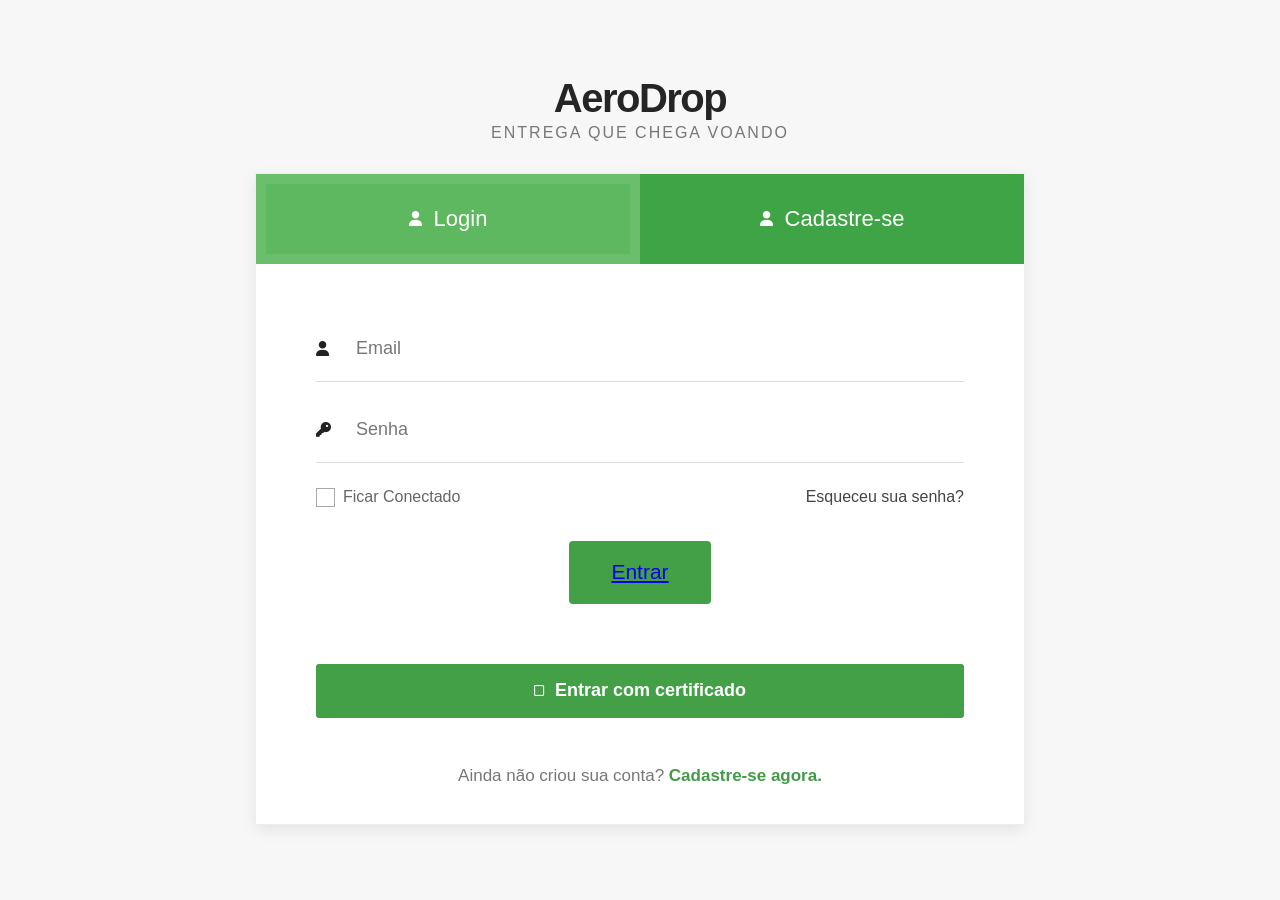
==== lo.html @ 40fccb9a "Add files via upload" ====
<!DOCTYPE html>
<html lang="pt-BR">
<head>
    <meta charset="UTF-8">
    <meta name="viewport" content="width=device-width, initial-scale=1.0">
    <title>AeroDrop - Login</title>

    <link rel="stylesheet" href="lo.css">

    <link
        rel="stylesheet"
        href="https://cdnjs.cloudflare.com/ajax/libs/font-awesome/6.5.2/css/all.min.css"
    >
</head>

<body>

    <main class="container">

        <div class="logo-area">
            <h1>AeroDrop</h1>
            <p>ENTREGA QUE CHEGA VOANDO</p>
        </div>

        <section class="login-card">

            <!-- Abas -->
            <div class="tabs">
                <button class="tab active">
                    <i class="fa-solid fa-user"></i>
                    Login
                </button>

                <button class="tab">
                    <i class="fa-solid fa-user"></i>
                    Cadastre-se
                </button>
            </div>

            <form class="login-form">

                <div class="input-group">
                    <i class="fa-solid fa-user"></i>
                    <input
                        type="email"
                        placeholder="Email"
                        autocomplete="email"
                    >
                </div>

                <div class="input-group">
                    <i class="fa-solid fa-key"></i>
                    <input
                        type="password"
                        placeholder="Senha"
                        autocomplete="current-password"
                    >
                </div>

                <div class="form-options">

                    <label class="remember">
                        <input type="checkbox">
                        <span>Ficar Conectado</span>
                    </label>

                    <a href="#">Esqueceu sua senha?</a>

                </div>

                <button type="submit" class="btn-enter" >
                    <a href="index.html">Entrar</a>
                </button>

            </form>
            <button class="certificate-btn">
                <i class="fa-regular fa-square"></i>
                Entrar com certificado
            </button>
            <div class="register">
                Ainda não criou sua conta?
                <a href="#">Cadastre-se agora.</a>
            </div>

        </section>

    </main>

</body>
</html>
---- lo.css ----
* {
    margin: 0;
    padding: 0;
    box-sizing: border-box;
}

body {
    min-height: 100vh;
    background: #f7f7f7;

    font-family: Arial, Helvetica, sans-serif;
    color: #666;

    display: flex;
    justify-content: center;
    align-items: center;
}

.container {
    width: 100%;
    max-width: 800px;

    display: flex;
    flex-direction: column;
    align-items: center;
}

.logo-area {
    text-align: center;
    margin-bottom: 31px;
}

.logo-area h1 {
    color: #252525;
    font-size: 40px;
    font-weight: 700;
    letter-spacing: -1.5px;
    margin-bottom: 3px;
}

.logo-area p {
    color: #777;
    font-size: 16px;
    letter-spacing: 2px;
    font-weight: 400;
}


.login-card {
    width: 775px;
    max-width: calc(100% - 30px);

    background: #fff;

    box-shadow:
        0 5px 15px rgba(0, 0, 0, 0.08);

    border: 1px solid #eeeeee;
}

/* =========================
   ABAS
========================= */

.tabs {
    width: 100%;
    height: 90px;

    display: flex;

    background: #3fa446;
}

.tab {
    width: 50%;
    height: 90px;

    border: none;
    outline: none;

    background: #3fa446;
    color: #fff;

    font-size: 22px;
    font-weight: 500;

    cursor: pointer;

    display: flex;
    align-items: center;
    justify-content: center;
    gap: 12px;

    transition: background 0.2s;
}

.tab i {
    font-size: 15px;
}

.tab.active {
    background: #5db85f;
    box-shadow:
        inset 0 0 0 10px rgba(255, 255, 255, 0.08);
}

.tab:hover {
    background: #54b356;
}

/* =========================
   FORMULÁRIO
========================= */

.login-form {
    padding: 52px 60px 0;
}

.input-group {
    height: 66px;

    border-bottom: 1px solid #ddd;

    display: flex;
    align-items: center;

    margin-bottom: 15px;
}

.input-group i {
    width: 40px;

    color: #222;
    font-size: 15px;
    text-align: left;
}

.input-group input {
    flex: 1;

    height: 100%;

    border: none;
    outline: none;

    font-size: 18px;
    color: #555;

    background: transparent;
}

.input-group input::placeholder {
    color: #777;
    opacity: 1;
}

/* =========================
   OPÇÕES
========================= */

.form-options {
    margin-top: 25px;

    display: flex;
    align-items: center;
    justify-content: space-between;

    font-size: 16px;
}

.remember {
    display: flex;
    align-items: center;
    gap: 8px;

    cursor: pointer;
}

.remember input {
    width: 19px;
    height: 19px;

    appearance: none;

    border: 1px solid #aaa;
    background: #fff;

    cursor: pointer;
}

.remember input:checked {
    background: #43a047;
    border-color: #43a047;

    position: relative;
}

.remember input:checked::after {
    content: "✓";

    position: absolute;

    color: white;
    font-size: 14px;

    left: 3px;
    top: 0;
}

.form-options a {
    color: #444;
    text-decoration: none;
}

.form-options a:hover {
    text-decoration: underline;
}

/* =========================
   BOTÃO ENTRAR
========================= */

.btn-enter {
    display: block;

    margin: 34px auto 0;

    width: 142px;
    height: 63px;

    border: none;
    border-radius: 4px;

    background: #43a047;
    color: white;

    font-size: 21px;
    font-weight: 500;

    cursor: pointer;

    transition:
        background 0.2s,
        transform 0.1s;
}

.btn-enter:hover {
    background: #388e3c;
}

.btn-enter:active {
    transform: scale(0.98);
}


.certificate-btn {
    width: calc(100% - 120px);
    height: 54px;

    margin: 60px 60px 0;

    border: none;
    border-radius: 3px;

    background: #43a047;
    color: white;

    font-size: 18px;
    font-weight: 600;

    cursor: pointer;

    transition: background 0.2s;

    display: flex;
    justify-content: center;
    align-items: center;
    gap: 10px;
}

.certificate-btn:hover {
    background: #388e3c;
}

.certificate-btn i {
    font-size: 12px;
}


.register {
    text-align: center;

    padding: 48px 20px 38px;

    font-size: 17px;
    color: #777;
}

.register a {
    color: #429b47;

    font-weight: 600;

    text-decoration: none;
}

.register a:hover {
    text-decoration: underline;
}


@media (max-width: 700px) {

    body {
        align-items: flex-start;
        padding-top: 40px;
    }

    .logo-area h1 {
        font-size: 34px;
    }

    .logo-area p {
        font-size: 12px;
        letter-spacing: 1.5px;
    }

    .login-card {
        max-width: calc(100% - 20px);
    }

    .tabs,
    .tab {
        height: 70px;
    }

    .tab {
        font-size: 17px;
    }

    .login-form {
        padding: 35px 25px 0;
    }

    .certificate-btn {
        width: calc(100% - 50px);
        margin-left: 25px;
        margin-right: 25px;
    }

    .form-options {
        font-size: 13px;
    }
}

@media (max-width: 450px) {

    .form-options {
        flex-direction: column;
        align-items: flex-start;
        gap: 15px;
    }

    .btn-enter {
        margin-top: 30px;
    }

    .certificate-btn {
        font-size: 15px;
    }
}
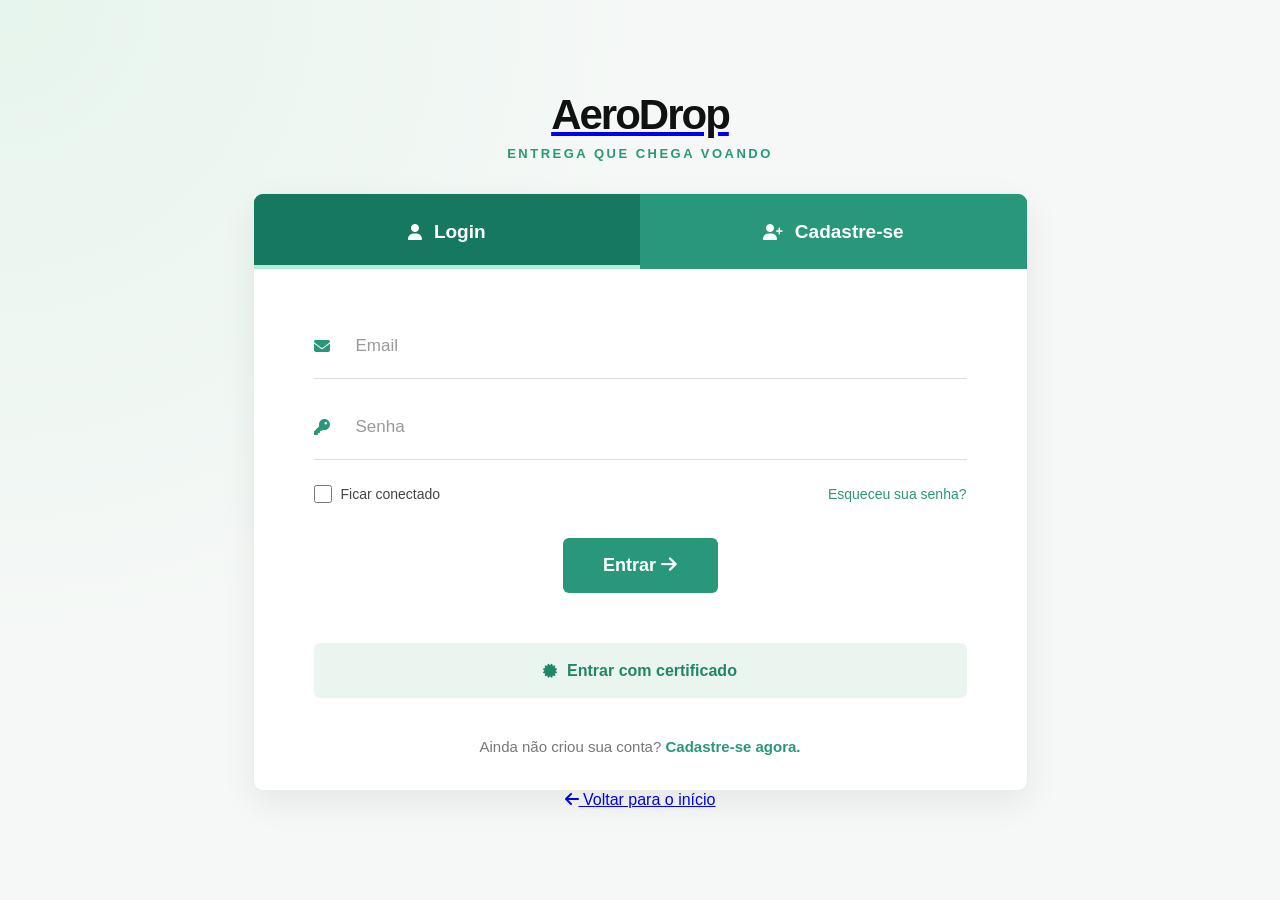
==== commit 86284d3b: "Update lo.html" ====
--- a/lo.html
+++ b/lo.html
@@ -3,7 +3,11 @@
 <head>
     <meta charset="UTF-8">
     <meta name="viewport" content="width=device-width, initial-scale=1.0">
-    <title>AeroDrop - Login</title>
+
+    <meta name="theme-color" content="#087f45">
+    <meta name="description" content="Acesse sua conta AeroDrop e acompanhe suas entregas.">
+
+    <title>AeroDrop - Acesse sua conta</title>
 
     <link rel="stylesheet" href="lo.css">
 
@@ -18,73 +22,272 @@
     <main class="container">
 
         <div class="logo-area">
-            <h1>AeroDrop</h1>
+            <a href="index.html" aria-label="Voltar para a página inicial">
+                <h1>AeroDrop</h1>
+            </a>
+
             <p>ENTREGA QUE CHEGA VOANDO</p>
         </div>
 
         <section class="login-card">
 
-            <!-- Abas -->
+            <!-- Abas de navegação -->
             <div class="tabs">
-                <button class="tab active">
+
+                <button
+                    type="button"
+                    class="tab active"
+                    id="login-tab"
+                    aria-selected="true"
+                >
                     <i class="fa-solid fa-user"></i>
                     Login
                 </button>
 
-                <button class="tab">
-                    <i class="fa-solid fa-user"></i>
+                <button
+                    type="button"
+                    class="tab"
+                    id="register-tab"
+                    aria-selected="false"
+                >
+                    <i class="fa-solid fa-user-plus"></i>
                     Cadastre-se
                 </button>
+
             </div>
 
-            <form class="login-form">
-
-                <div class="input-group">
-                    <i class="fa-solid fa-user"></i>
+            <!-- Formulário de Login -->
+            <form class="login-form" id="login-form">
+
+                <div class="input-group">
+                    <i class="fa-solid fa-envelope"></i>
+
                     <input
                         type="email"
+                        id="login-email"
                         placeholder="Email"
                         autocomplete="email"
+                        aria-label="Email"
+                        required
                     >
                 </div>
 
                 <div class="input-group">
                     <i class="fa-solid fa-key"></i>
+
                     <input
                         type="password"
+                        id="login-password"
                         placeholder="Senha"
                         autocomplete="current-password"
+                        aria-label="Senha"
+                        required
                     >
                 </div>
 
                 <div class="form-options">
 
                     <label class="remember">
-                        <input type="checkbox">
-                        <span>Ficar Conectado</span>
+                        <input type="checkbox" id="remember">
+                        <span>Ficar conectado</span>
                     </label>
 
-                    <a href="#">Esqueceu sua senha?</a>
-
-                </div>
-
-                <button type="submit" class="btn-enter" >
-                    <a href="index.html">Entrar</a>
+                    <a href="#" id="forgot-password">
+                        Esqueceu sua senha?
+                    </a>
+
+                </div>
+
+                <button type="submit" class="btn-enter">
+                    Entrar
+                    <i class="fa-solid fa-arrow-right"></i>
                 </button>
 
             </form>
-            <button class="certificate-btn">
-                <i class="fa-regular fa-square"></i>
+
+            <!-- Formulário de Cadastro -->
+            <form class="login-form" id="register-form" hidden>
+
+                <div class="input-group">
+                    <i class="fa-solid fa-user"></i>
+
+                    <input
+                        type="text"
+                        id="register-name"
+                        placeholder="Nome completo"
+                        autocomplete="name"
+                        aria-label="Nome completo"
+                        required
+                    >
+                </div>
+
+                <div class="input-group">
+                    <i class="fa-solid fa-envelope"></i>
+
+                    <input
+                        type="email"
+                        id="register-email"
+                        placeholder="Email"
+                        autocomplete="email"
+                        aria-label="Email"
+                        required
+                    >
+                </div>
+
+                <div class="input-group">
+                    <i class="fa-solid fa-key"></i>
+
+                    <input
+                        type="password"
+                        id="register-password"
+                        placeholder="Crie uma senha"
+                        autocomplete="new-password"
+                        aria-label="Crie uma senha"
+                        minlength="6"
+                        required
+                    >
+                </div>
+
+                <div class="input-group">
+                    <i class="fa-solid fa-lock"></i>
+
+                    <input
+                        type="password"
+                        id="confirm-password"
+                        placeholder="Confirme sua senha"
+                        autocomplete="new-password"
+                        aria-label="Confirme sua senha"
+                        minlength="6"
+                        required
+                    >
+                </div>
+
+                <button type="submit" class="btn-enter">
+                    Criar conta
+                    <i class="fa-solid fa-user-plus"></i>
+                </button>
+
+            </form>
+
+            <!-- Certificado digital -->
+            <button type="button" class="certificate-btn" id="certificate-btn">
+                <i class="fa-solid fa-certificate"></i>
                 Entrar com certificado
             </button>
-            <div class="register">
+
+            <!-- Link inferior -->
+            <div class="register" id="register-message">
                 Ainda não criou sua conta?
-                <a href="#">Cadastre-se agora.</a>
+                <a href="#" id="register-link">Cadastre-se agora.</a>
             </div>
 
         </section>
 
+        <p class="back-home">
+            <a href="index.html">
+                <i class="fa-solid fa-arrow-left"></i>
+                Voltar para o início
+            </a>
+        </p>
+
     </main>
+
+    <script>
+        // Elementos das abas
+        const loginTab = document.getElementById("login-tab");
+        const registerTab = document.getElementById("register-tab");
+
+        const loginForm = document.getElementById("login-form");
+        const registerForm = document.getElementById("register-form");
+
+        const registerLink = document.getElementById("register-link");
+        const registerMessage = document.getElementById("register-message");
+
+        // Alternar entre Login e Cadastro
+        function showLogin() {
+            loginForm.hidden = false;
+            registerForm.hidden = true;
+
+            loginTab.classList.add("active");
+            registerTab.classList.remove("active");
+
+            loginTab.setAttribute("aria-selected", "true");
+            registerTab.setAttribute("aria-selected", "false");
+
+            registerMessage.innerHTML = `
+                Ainda não criou sua conta?
+                <a href="#" id="register-link">Cadastre-se agora.</a>
+            `;
+
+            document.getElementById("register-link").addEventListener("click", (event) => {
+                event.preventDefault();
+                showRegister();
+            });
+        }
+
+        function showRegister() {
+            loginForm.hidden = true;
+            registerForm.hidden = false;
+
+            registerTab.classList.add("active");
+            loginTab.classList.remove("active");
+
+            registerTab.setAttribute("aria-selected", "true");
+            loginTab.setAttribute("aria-selected", "false");
+
+            registerMessage.innerHTML = `
+                Já possui uma conta?
+                <a href="#" id="login-link">Faça login.</a>
+            `;
+
+            document.getElementById("login-link").addEventListener("click", (event) => {
+                event.preventDefault();
+                showLogin();
+            });
+        }
+
+        loginTab.addEventListener("click", showLogin);
+        registerTab.addEventListener("click", showRegister);
+
+        registerLink.addEventListener("click", (event) => {
+            event.preventDefault();
+            showRegister();
+        });
+
+        // Login
+        loginForm.addEventListener("submit", (event) => {
+            event.preventDefault();
+
+            alert("A interface de login está funcionando! Para autenticar usuários, será necessário conectar um sistema de backend.");
+        });
+
+        // Cadastro
+        registerForm.addEventListener("submit", (event) => {
+            event.preventDefault();
+
+            const password = document.getElementById("register-password").value;
+            const confirmPassword = document.getElementById("confirm-password").value;
+
+            if (password !== confirmPassword) {
+                alert("As senhas não são iguais. Verifique e tente novamente.");
+                return;
+            }
+
+            alert("Cadastro validado! Agora é necessário conectar um sistema de backend para salvar a conta.");
+
+        });
+
+        // Recuperação de senha
+        document.getElementById("forgot-password").addEventListener("click", (event) => {
+            event.preventDefault();
+            alert("A recuperação de senha será disponibilizada quando o sistema de contas estiver conectado.");
+        });
+
+        // Certificado digital
+        document.getElementById("certificate-btn").addEventListener("click", () => {
+            alert("O acesso por certificado digital ainda precisa ser integrado.");
+        });
+    </script>
 
 </body>
 </html>
--- a/lo.css
+++ b/lo.css
@@ -1,88 +1,117 @@
+/* ========================================
+   AERODROP - LOGIN E CADASTRO
+   CSS RESPONSIVO
+======================================== */
+
 * {
     margin: 0;
     padding: 0;
     box-sizing: border-box;
 }
 
+html {
+    scroll-behavior: smooth;
+}
+
 body {
     min-height: 100vh;
-    background: #f7f7f7;
+    padding: 35px 15px;
+
+    background:
+        radial-gradient(circle at top left, #e6f5ed, transparent 40%),
+        #f5f8f6;
 
     font-family: Arial, Helvetica, sans-serif;
-    color: #666;
+    color: #444;
 
     display: flex;
     justify-content: center;
     align-items: center;
 }
+
+/* ========================================
+   CONTAINER
+======================================== */
 
 .container {
     width: 100%;
-    max-width: 800px;
+    max-width: 780px;
 
     display: flex;
     flex-direction: column;
     align-items: center;
 }
+
+/* ========================================
+   LOGO
+======================================== */
 
 .logo-area {
     text-align: center;
-    margin-bottom: 31px;
+    margin-bottom: 32px;
 }
 
 .logo-area h1 {
-    color: #252525;
-    font-size: 40px;
-    font-weight: 700;
-    letter-spacing: -1.5px;
-    margin-bottom: 3px;
+    color: #111;
+    font-size: 42px;
+    font-weight: 800;
+    letter-spacing: -2px;
+    margin-bottom: 7px;
 }
 
 .logo-area p {
-    color: #777;
-    font-size: 16px;
-    letter-spacing: 2px;
-    font-weight: 400;
-}
-
+    color: #29977a;
+    font-size: 13px;
+    letter-spacing: 2.5px;
+    font-weight: bold;
+}
+
+/* ========================================
+   CARD
+======================================== */
 
 .login-card {
-    width: 775px;
-    max-width: calc(100% - 30px);
+    width: 100%;
+    max-width: 775px;
 
     background: #fff;
 
+    border: 1px solid #e8eee9;
+    border-radius: 10px;
+
+    overflow: hidden;
+
     box-shadow:
-        0 5px 15px rgba(0, 0, 0, 0.08);
-
-    border: 1px solid #eeeeee;
-}
-
-/* =========================
+        0 12px 35px rgba(0, 0, 0, 0.07);
+}
+
+/* ========================================
    ABAS
-========================= */
+======================================== */
 
 .tabs {
     width: 100%;
-    height: 90px;
-
-    display: flex;
-
-    background: #3fa446;
+    min-height: 75px;
+
+    display: flex;
+
+    background: #29977a;
 }
 
 .tab {
-    width: 50%;
-    height: 90px;
+    flex: 1;
+    min-width: 0;
+
+    min-height: 75px;
 
     border: none;
     outline: none;
 
-    background: #3fa446;
-    color: #fff;
-
-    font-size: 22px;
-    font-weight: 500;
+    background: #29977a;
+    color: white;
+
+    font-size: 19px;
+    font-weight: 600;
 
     cursor: pointer;
 
@@ -91,72 +120,78 @@
     justify-content: center;
     gap: 12px;
 
-    transition: background 0.2s;
+    transition: 0.25s;
 }
 
 .tab i {
-    font-size: 15px;
+    font-size: 16px;
 }
 
 .tab.active {
-    background: #5db85f;
-    box-shadow:
-        inset 0 0 0 10px rgba(255, 255, 255, 0.08);
+    background: #16785f;
+    box-shadow: inset 0 -4px 0 #b5ead5;
 }
 
 .tab:hover {
-    background: #54b356;
-}
-
-/* =========================
+    background: #218669;
+}
+
+/* ========================================
    FORMULÁRIO
-========================= */
+======================================== */
 
 .login-form {
-    padding: 52px 60px 0;
+    padding: 45px 60px 0;
 }
 
 .input-group {
-    height: 66px;
+    min-height: 65px;
 
     border-bottom: 1px solid #ddd;
 
     display: flex;
     align-items: center;
 
-    margin-bottom: 15px;
+    margin-bottom: 16px;
+
+    transition: border-color 0.25s;
+}
+
+.input-group:focus-within {
+    border-color: #29977a;
 }
 
 .input-group i {
-    width: 40px;
-
-    color: #222;
-    font-size: 15px;
+    width: 42px;
+
+    color: #29977a;
+    font-size: 16px;
     text-align: left;
 }
 
 .input-group input {
     flex: 1;
-
-    height: 100%;
+    min-width: 0;
+
+    height: 60px;
 
     border: none;
     outline: none;
 
-    font-size: 18px;
-    color: #555;
+    font-size: 17px;
+    color: #333;
 
     background: transparent;
 }
 
 .input-group input::placeholder {
-    color: #777;
+    color: #999;
     opacity: 1;
 }
 
-/* =========================
+/* ========================================
    OPÇÕES
-========================= */
+======================================== */
 
 .form-options {
     margin-top: 25px;
@@ -164,142 +199,132 @@
     display: flex;
     align-items: center;
     justify-content: space-between;
-
-    font-size: 16px;
+    gap: 15px;
+
+    font-size: 14px;
 }
 
 .remember {
     display: flex;
     align-items: center;
-    gap: 8px;
+    gap: 9px;
 
     cursor: pointer;
 }
 
 .remember input {
-    width: 19px;
-    height: 19px;
-
-    appearance: none;
-
-    border: 1px solid #aaa;
-    background: #fff;
+    width: 18px;
+    height: 18px;
+
+    accent-color: #29977a;
 
     cursor: pointer;
 }
 
-.remember input:checked {
-    background: #43a047;
-    border-color: #43a047;
-
-    position: relative;
-}
-
-.remember input:checked::after {
-    content: "✓";
-
-    position: absolute;
-
-    color: white;
-    font-size: 14px;
-
-    left: 3px;
-    top: 0;
-}
-
 .form-options a {
-    color: #444;
+    color: #29977a;
     text-decoration: none;
+    transition: 0.2s;
 }
 
 .form-options a:hover {
+    color: #17654f;
     text-decoration: underline;
 }
 
-/* =========================
+/* ========================================
    BOTÃO ENTRAR
-========================= */
+======================================== */
 
 .btn-enter {
     display: block;
 
-    margin: 34px auto 0;
-
-    width: 142px;
-    height: 63px;
+    margin: 35px auto 0;
+
+    width: 155px;
+    min-height: 55px;
 
     border: none;
-    border-radius: 4px;
-
-    background: #43a047;
+    border-radius: 6px;
+
+    background: #29977a;
     color: white;
 
-    font-size: 21px;
-    font-weight: 500;
+    font-size: 18px;
+    font-weight: bold;
 
     cursor: pointer;
 
-    transition:
-        background 0.2s,
-        transform 0.1s;
+    transition: 0.25s;
 }
 
 .btn-enter:hover {
-    background: #388e3c;
+    background: #176d55;
+    transform: translateY(-2px);
+
+    box-shadow:
+        0 6px 15px rgba(41, 151, 122, 0.2);
 }
 
 .btn-enter:active {
     transform: scale(0.98);
 }
 
+/* ========================================
+   BOTÃO CERTIFICADO
+======================================== */
 
 .certificate-btn {
     width: calc(100% - 120px);
-    height: 54px;
-
-    margin: 60px 60px 0;
+    min-height: 55px;
+
+    margin: 50px 60px 0;
 
     border: none;
-    border-radius: 3px;
-
-    background: #43a047;
+    border-radius: 6px;
+
+    background: #eaf5ef;
+    color: #218669;
+
+    font-size: 16px;
+    font-weight: bold;
+
+    cursor: pointer;
+
+    transition: 0.25s;
+
+    display: flex;
+    justify-content: center;
+    align-items: center;
+    gap: 10px;
+}
+
+.certificate-btn:hover {
+    background: #29977a;
     color: white;
-
-    font-size: 18px;
-    font-weight: 600;
-
-    cursor: pointer;
-
-    transition: background 0.2s;
-
-    display: flex;
-    justify-content: center;
-    align-items: center;
-    gap: 10px;
-}
-
-.certificate-btn:hover {
-    background: #388e3c;
 }
 
 .certificate-btn i {
-    font-size: 12px;
-}
-
+    font-size: 14px;
+}
+
+/* ========================================
+   CADASTRO
+======================================== */
 
 .register {
     text-align: center;
 
-    padding: 48px 20px 38px;
-
-    font-size: 17px;
+    padding: 40px 20px 35px;
+
+    font-size: 15px;
     color: #777;
 }
 
 .register a {
-    color: #429b47;
-
-    font-weight: 600;
+    color: #29977a;
+
+    font-weight: bold;
 
     text-decoration: none;
 }
@@ -308,64 +333,181 @@
     text-decoration: underline;
 }
 
-
-@media (max-width: 700px) {
+/* ========================================
+   FOCO E ACESSIBILIDADE
+======================================== */
+
+button:focus-visible,
+a:focus-visible,
+input:focus-visible {
+    outline: 2px solid #29977a;
+    outline-offset: 3px;
+}
+
+/* ========================================
+   TABLETS
+======================================== */
+
+@media (max-width: 800px) {
+
+    body {
+        padding: 35px 20px;
+    }
+
+    .container {
+        max-width: 650px;
+    }
+
+    .login-form {
+        padding: 40px 40px 0;
+    }
+
+    .certificate-btn {
+        width: calc(100% - 80px);
+        margin-left: 40px;
+        margin-right: 40px;
+    }
+
+}
+
+/* ========================================
+   CELULARES
+======================================== */
+
+@media (max-width: 550px) {
 
     body {
         align-items: flex-start;
-        padding-top: 40px;
+        padding: 35px 12px;
+    }
+
+    .logo-area {
+        margin-bottom: 25px;
     }
 
     .logo-area h1 {
-        font-size: 34px;
+        font-size: 36px;
     }
 
     .logo-area p {
-        font-size: 12px;
-        letter-spacing: 1.5px;
+        font-size: 10px;
+        letter-spacing: 2px;
     }
 
     .login-card {
-        max-width: calc(100% - 20px);
+        max-width: 100%;
+        border-radius: 8px;
     }
 
     .tabs,
     .tab {
-        height: 70px;
+        min-height: 65px;
     }
 
     .tab {
-        font-size: 17px;
+        font-size: 16px;
+        gap: 7px;
+    }
+
+    .tab i {
+        font-size: 14px;
     }
 
     .login-form {
-        padding: 35px 25px 0;
+        padding: 30px 23px 0;
+    }
+
+    .input-group {
+        min-height: 58px;
+        margin-bottom: 13px;
+    }
+
+    .input-group input {
+        height: 55px;
+        font-size: 15px;
+    }
+
+    .input-group i {
+        width: 35px;
+        font-size: 14px;
+    }
+
+    .form-options {
+        font-size: 12px;
+        gap: 12px;
+    }
+
+    .remember input {
+        width: 17px;
+        height: 17px;
+    }
+
+    .btn-enter {
+        width: 140px;
+        min-height: 50px;
+        font-size: 16px;
+        margin-top: 30px;
     }
 
     .certificate-btn {
-        width: calc(100% - 50px);
-        margin-left: 25px;
-        margin-right: 25px;
+        width: calc(100% - 46px);
+        min-height: 50px;
+
+        margin: 35px 23px 0;
+
+        font-size: 14px;
+    }
+
+    .register {
+        padding: 32px 15px;
+        font-size: 13px;
+    }
+
+}
+
+/* ========================================
+   CELULARES PEQUENOS
+======================================== */
+
+@media (max-width: 360px) {
+
+    body {
+        padding: 25px 8px;
+    }
+
+    .logo-area h1 {
+        font-size: 32px;
+    }
+
+    .tab {
+        font-size: 14px;
+    }
+
+    .login-form {
+        padding: 25px 16px 0;
     }
 
     .form-options {
+        flex-wrap: wrap;
+    }
+
+    .certificate-btn {
+        width: calc(100% - 32px);
+        margin-left: 16px;
+        margin-right: 16px;
         font-size: 13px;
     }
-}
-
-@media (max-width: 450px) {
-
-    .form-options {
-        flex-direction: column;
+
+}
+
+/* ========================================
+   TELAS COM POUCA ALTURA
+======================================== */
+
+@media (max-height: 650px) {
+
+    body {
         align-items: flex-start;
-        gap: 15px;
-    }
-
-    .btn-enter {
-        margin-top: 30px;
-    }
-
-    .certificate-btn {
-        font-size: 15px;
-    }
-}
+    }
+
+}
